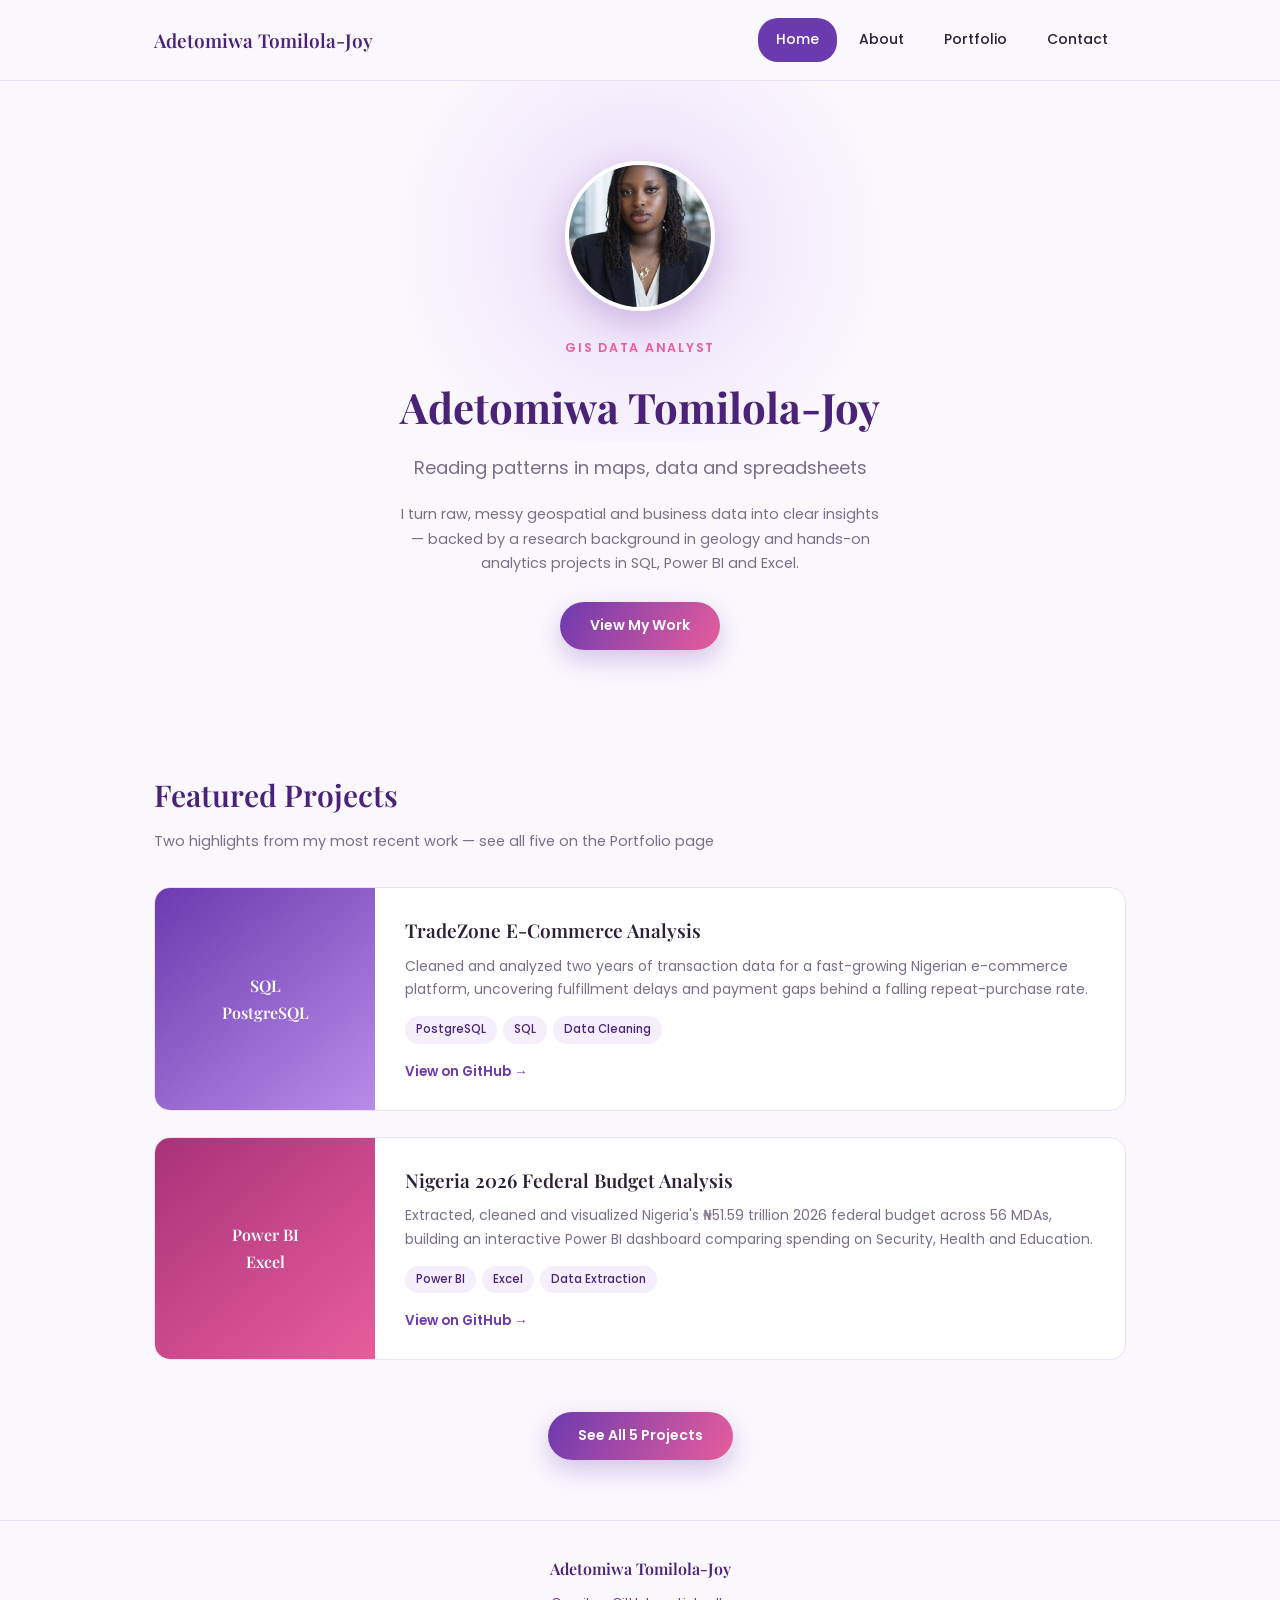
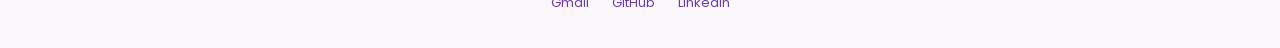
==== index.html @ baf16256 "Add files via upload" ====
<!DOCTYPE html>
<html lang="en">
<head>
<meta charset="UTF-8">
<meta name="viewport" content="width=device-width, initial-scale=1.0">
<title>Adetomiwa Tomilola-Joy | GIS Data Analyst</title>
<link rel="preconnect" href="https://fonts.googleapis.com">
<link href="https://fonts.googleapis.com/css2?family=Playfair+Display:wght@500;600;700&family=Poppins:wght@300;400;500;600;700&display=swap" rel="stylesheet">
<link rel="stylesheet" href="shared.css">
</head>
<body>

<header>
  <nav>
    <div class="site-title">Adetomiwa Tomilola-Joy</div>
    <button class="menu-toggle" id="menuToggle">&#9776;</button>
    <ul id="navLinks">
      <li><a href="index.html" class="active">Home</a></li>
      <li><a href="about.html">About</a></li>
      <li><a href="portfolio.html">Portfolio</a></li>
      <li><a href="contact.html">Contact</a></li>
    </ul>
  </nav>
</header>

<div class="hero">
  <img src="profile.jpg" alt="Adetomiwa Tomilola-Joy">
  <div class="eyebrow">GIS Data Analyst</div>
  <h1>Adetomiwa Tomilola-Joy</h1>
  <h2>Reading patterns in maps, data and spreadsheets</h2>
  <p class="tag">I turn raw, messy geospatial and business data into clear insights — backed by a research background in geology and hands-on analytics projects in SQL, Power BI and Excel.</p>
  <a class="btn" href="portfolio.html">View My Work</a>
</div>

<section id="portfolio">
  <h3>Featured Projects</h3>
  <p class="subhead">Two highlights from my most recent work — see all five on the Portfolio page</p>

  <div class="card">
    <div class="card-banner banner-purple">SQL<br>PostgreSQL</div>
    <div class="card-text">
      <h4>TradeZone E-Commerce Analysis</h4>
      <p>Cleaned and analyzed two years of transaction data for a fast-growing Nigerian e-commerce platform, uncovering fulfillment delays and payment gaps behind a falling repeat-purchase rate.</p>
      <div class="tags"><span>PostgreSQL</span><span>SQL</span><span>Data Cleaning</span></div>
      <a class="cta" href="https://github.com/Tomilola-Joy/E-commerce-SQL-Analysis" target="_blank" rel="noopener">View on GitHub &rarr;</a>
    </div>
  </div>

  <div class="card">
    <div class="card-banner banner-pink">Power BI<br>Excel</div>
    <div class="card-text">
      <h4>Nigeria 2026 Federal Budget Analysis</h4>
      <p>Extracted, cleaned and visualized Nigeria's &#8358;51.59 trillion 2026 federal budget across 56 MDAs, building an interactive Power BI dashboard comparing spending on Security, Health and Education.</p>
      <div class="tags"><span>Power BI</span><span>Excel</span><span>Data Extraction</span></div>
      <a class="cta" href="https://github.com/Tomilola-Joy/Nigeria-2026-Federal-Budget-Analysis" target="_blank" rel="noopener">View on GitHub &rarr;</a>
    </div>
  </div>

  <div style="text-align:center; margin-top:10px;">
    <a class="btn" href="portfolio.html">See All 5 Projects</a>
  </div>
</section>

<footer>
  <div class="footer-name">Adetomiwa Tomilola-Joy</div>
  <div class="footer-links">
    <a href="mailto:adetomiwatomilolajoy@gmail.com">Gmail</a>
    <a href="https://github.com/Tomilola-Joy?tab=repositories" target="_blank" rel="noopener">GitHub</a>
    <a href="https://www.linkedin.com/in/adetomiwa-tomilola" target="_blank" rel="noopener">LinkedIn</a>
  </div>
</footer>

<script>
  document.getElementById('menuToggle').addEventListener('click', ()=>{
    document.getElementById('navLinks').classList.toggle('open');
  });
</script>

</body>
</html>
---- shared.css ----
:root{
  --violet:#6C3AAF;
  --violet-dark:#4A2378;
  --lilac:#B98CE8;
  --pink:#E85D9C;
  --bg:#FBF8FD;
  --card-bg:#ffffff;
  --text:#2B2035;
  --gray:#7A6E88;
  --border:#EBE1F5;
}
*{margin:0;padding:0;box-sizing:border-box;}
body{
  font-family:'Poppins', sans-serif;
  color:var(--text);
  background:var(--bg);
  line-height:1.7;
  font-size:15px;
}
a{color:var(--violet); text-decoration:none;}
a:hover{color:var(--pink);}
img{max-width:100%; display:block;}
h1,h2,h3,h4{font-family:'Playfair Display', serif;}

/* ===== NAV ===== */
header{
  background:rgba(251,248,253,0.92);
  backdrop-filter:blur(8px);
  border-bottom:1px solid var(--border);
  position:sticky; top:0; z-index:50;
}
nav{
  max-width:1020px; margin:0 auto;
  display:flex; align-items:center; justify-content:space-between;
  padding:18px 24px;
}
nav .site-title{
  font-family:'Playfair Display', serif;
  font-size:19px; font-weight:600; color:var(--violet-dark);
}
nav ul{list-style:none; display:flex; gap:4px;}
nav ul li a{
  display:block; padding:10px 18px; font-size:14px; color:var(--text); font-weight:500;
  border-radius:20px; transition:background .2s, color .2s;
}
nav ul li a:hover, nav ul li a.active{background:var(--violet); color:#fff;}
.menu-toggle{display:none; background:none; border:none; font-size:22px; cursor:pointer; color:var(--violet);}
@media(max-width:720px){
  nav ul{
    display:none; position:absolute; top:62px; left:0; right:0;
    background:#fff; flex-direction:column; border-bottom:1px solid var(--border);
    padding:10px; gap:0;
  }
  nav ul.open{display:flex;}
  nav ul li a{border-radius:8px;}
  .menu-toggle{display:block;}
}

/* ===== PAGE HERO (non-home pages) ===== */
.page-hero{
  max-width:1020px; margin:0 auto;
  padding:60px 24px 20px;
  text-align:center;
}
.page-hero .eyebrow{
  font-size:12.5px; letter-spacing:0.14em; text-transform:uppercase;
  color:var(--pink); font-weight:600; margin-bottom:12px;
}
.page-hero h1{
  font-size:34px; font-weight:700; color:var(--violet-dark); margin-bottom:10px;
}
.page-hero p{
  max-width:520px; margin:0 auto; color:var(--gray); font-size:14.5px;
}

/* ===== HOME HERO ===== */
.hero{
  max-width:1020px; margin:0 auto;
  padding:80px 24px 60px;
  text-align:center;
  position:relative;
}
.hero::before{
  content:'';
  position:absolute; top:-40px; left:50%; transform:translateX(-50%);
  width:600px; height:400px;
  background:radial-gradient(circle, rgba(185,140,232,0.25) 0%, transparent 70%);
  z-index:-1;
}
.hero img{
  width:150px; height:150px; border-radius:50%; object-fit:cover;
  margin:0 auto 26px;
  border:4px solid #fff;
  box-shadow:0 12px 34px rgba(108,58,175,0.28);
}
.hero .eyebrow{
  font-size:12.5px; letter-spacing:0.14em; text-transform:uppercase;
  color:var(--pink); font-weight:600; margin-bottom:14px;
}
.hero h1{
  font-size:42px; font-weight:700; margin-bottom:10px; color:var(--violet-dark);
}
.hero h2{
  font-size:18px; font-weight:400; font-family:'Poppins',sans-serif; color:var(--gray);
  margin-bottom:8px;
}
.hero p.tag{
  max-width:480px; margin:18px auto 0; color:var(--gray); font-size:14.5px;
}
.btn{
  display:inline-block; margin-top:26px;
  background:linear-gradient(120deg, var(--violet), var(--pink));
  color:#fff; padding:12px 30px; border-radius:24px;
  font-weight:600; font-size:14px;
  box-shadow:0 10px 26px rgba(108,58,175,0.28);
  transition:transform .2s, box-shadow .2s;
}
.btn:hover{color:#fff; transform:translateY(-2px); box-shadow:0 14px 32px rgba(108,58,175,0.36);}

/* ===== SECTION ===== */
section{max-width:1020px; margin:0 auto; padding:60px 24px;}
section h3{
  font-size:30px; font-weight:600; color:var(--violet-dark);
  margin-bottom:8px;
}
section > .subhead{
  color:var(--gray); font-size:14.5px; margin-bottom:34px;
}

/* quick links */
.quick-links{list-style:none; margin-bottom:36px; display:flex; flex-wrap:wrap; gap:10px;}
.quick-links li a{
  display:inline-block; background:#fff; border:1px solid var(--border);
  padding:8px 16px; border-radius:20px; font-size:13.5px; font-weight:500; color:var(--violet-dark);
  transition:background .2s, color .2s, border-color .2s;
}
.quick-links li a:hover{background:var(--violet); border-color:var(--violet); color:#fff;}

/* ===== PROJECT CARDS (home teaser) ===== */
.card{
  display:flex; gap:26px; align-items:stretch;
  padding:0; margin-bottom:26px;
  background:var(--card-bg);
  border:1px solid var(--border);
  border-radius:16px;
  overflow:hidden;
  flex-wrap:wrap;
  transition:box-shadow .25s, transform .25s;
}
.card:hover{box-shadow:0 16px 40px rgba(108,58,175,0.14); transform:translateY(-3px);}
.card-banner{
  width:220px; flex-shrink:0;
  display:flex; align-items:center; justify-content:center;
  color:#fff; font-family:'Playfair Display',serif; font-weight:600; font-size:16px; text-align:center;
  padding:20px;
}
.banner-purple{background:linear-gradient(140deg, #6C3AAF, #B98CE8);}
.banner-pink{background:linear-gradient(140deg, #A83279, #E85D9C);}
.card-text{flex:1; min-width:220px; padding:26px 26px 26px 4px;}
.card-text h4{font-size:19px; font-weight:600; margin-bottom:8px; color:var(--text);}
.card-text p{color:var(--gray); font-size:14px; margin-bottom:14px;}
.card-text .tags{display:flex; flex-wrap:wrap; gap:6px; margin-bottom:14px;}
.card-text .tags span{
  background:#F5EEFB; color:var(--violet-dark);
  font-size:11.5px; padding:4px 11px; border-radius:20px; font-weight:500;
}
.card-text a.cta{
  font-weight:600; font-size:13.5px;
  display:inline-flex; align-items:center; gap:6px;
}

/* ===== FULL PROJECT (portfolio page) ===== */
.project-full{
  background:var(--card-bg);
  border:1px solid var(--border);
  border-radius:18px;
  margin-bottom:34px;
  overflow:hidden;
}
.project-full .pf-banner{
  padding:26px 30px;
  color:#fff;
}
.project-full .pf-banner .pf-eyebrow{
  font-size:11.5px; letter-spacing:0.1em; text-transform:uppercase; opacity:0.85; margin-bottom:6px; font-weight:600;
}
.project-full .pf-banner h4{font-size:22px; font-weight:600;}
.pf-banner-1{background:linear-gradient(120deg, #6C3AAF, #4A2378);}
.pf-banner-2{background:linear-gradient(120deg, #A83279, #6C3AAF);}
.project-full .pf-body{padding:28px 30px;}
.project-full .tags{display:flex; flex-wrap:wrap; gap:6px; margin-bottom:20px;}
.project-full .tags span{
  background:#F5EEFB; color:var(--violet-dark);
  font-size:11.5px; padding:4px 11px; border-radius:20px; font-weight:500;
}
.pf-block{margin-bottom:20px;}
.pf-block:last-child{margin-bottom:0;}
.pf-block .pf-label{
  font-size:11px; letter-spacing:0.08em; text-transform:uppercase;
  color:var(--pink); font-weight:600; margin-bottom:8px;
}
.pf-block p{color:var(--text); font-size:14px; margin-bottom:6px;}
.pf-block ul{margin-left:18px; color:var(--text); font-size:14px;}
.pf-block ul li{margin-bottom:6px;}
.pf-links{margin-top:22px; display:flex; gap:20px; flex-wrap:wrap;}
.pf-links a{font-weight:600; font-size:13.5px;}

/* ===== ABOUT ===== */
#about-hero{
  max-width:1020px; margin:0 auto; padding:70px 24px 20px;
  display:flex; gap:50px; align-items:center; flex-wrap:wrap;
}
#about-hero img{
  width:190px; height:190px; border-radius:50%; object-fit:cover;
  border:4px solid #fff; box-shadow:0 14px 36px rgba(108,58,175,0.28);
  flex-shrink:0;
}
#about-hero .eyebrow{
  font-size:12.5px; letter-spacing:0.14em; text-transform:uppercase;
  color:var(--pink); font-weight:600; margin-bottom:10px;
}
#about-hero h1{font-size:34px; font-weight:700; color:var(--violet-dark); margin-bottom:8px;}
#about-hero h2{font-size:16.5px; font-weight:400; color:var(--gray);}

.about-content-wrap{background:linear-gradient(180deg, transparent, #F5EEFB 40%, transparent);}
.about-wrap{display:flex; gap:50px; flex-wrap:wrap;}
.about-wrap > div{flex:1; min-width:260px;}
#about p{margin-bottom:14px; color:var(--text); font-size:14.5px; max-width:520px;}
.skills-list{display:flex; flex-wrap:wrap; gap:9px; margin-top:18px;}
.skills-list span{
  background:#fff; border:1px solid var(--border); color:var(--violet-dark);
  padding:7px 15px; border-radius:20px; font-size:13px; font-weight:500;
}
.about-facts{
  background:linear-gradient(150deg, #6C3AAF, #4A2378);
  color:#fff; border-radius:16px; padding:30px;
}
.about-facts div{padding:11px 0; border-bottom:1px solid rgba(255,255,255,0.18); font-size:13.5px;}
.about-facts div:last-child{border-bottom:none;}
.about-facts b{display:block; color:#E9C4E6; font-size:11.5px; text-transform:uppercase; letter-spacing:0.06em; margin-bottom:3px; font-weight:600;}

/* ===== CONTACT ===== */
#contact{text-align:center;}
.contact-grid{
  display:flex; justify-content:center; gap:18px; flex-wrap:wrap; margin-top:6px;
}
.contact-card{
  background:#fff; border:1px solid var(--border); border-radius:14px;
  padding:26px 34px; min-width:190px;
  transition:box-shadow .2s, transform .2s, border-color .2s;
}
.contact-card:hover{box-shadow:0 14px 32px rgba(108,58,175,0.16); transform:translateY(-3px); border-color:var(--lilac);}
.contact-card .label{font-size:11.5px; color:var(--gray); text-transform:uppercase; letter-spacing:0.06em; margin-bottom:8px;}
.contact-card .value{font-weight:600; font-size:15px; color:var(--violet-dark);}

footer{
  border-top:1px solid var(--border);
  padding:34px 24px; text-align:center;
  font-size:13px; color:var(--gray);
}
footer .footer-name{font-family:'Playfair Display',serif; font-weight:600; color:var(--violet-dark); font-size:16px; margin-bottom:10px;}
footer .footer-links a{margin:0 10px;}

@media(max-width:600px){
  #about-hero{flex-direction:column; text-align:center;}
  .card{flex-direction:column;}
  .card-banner{width:100%;}
}
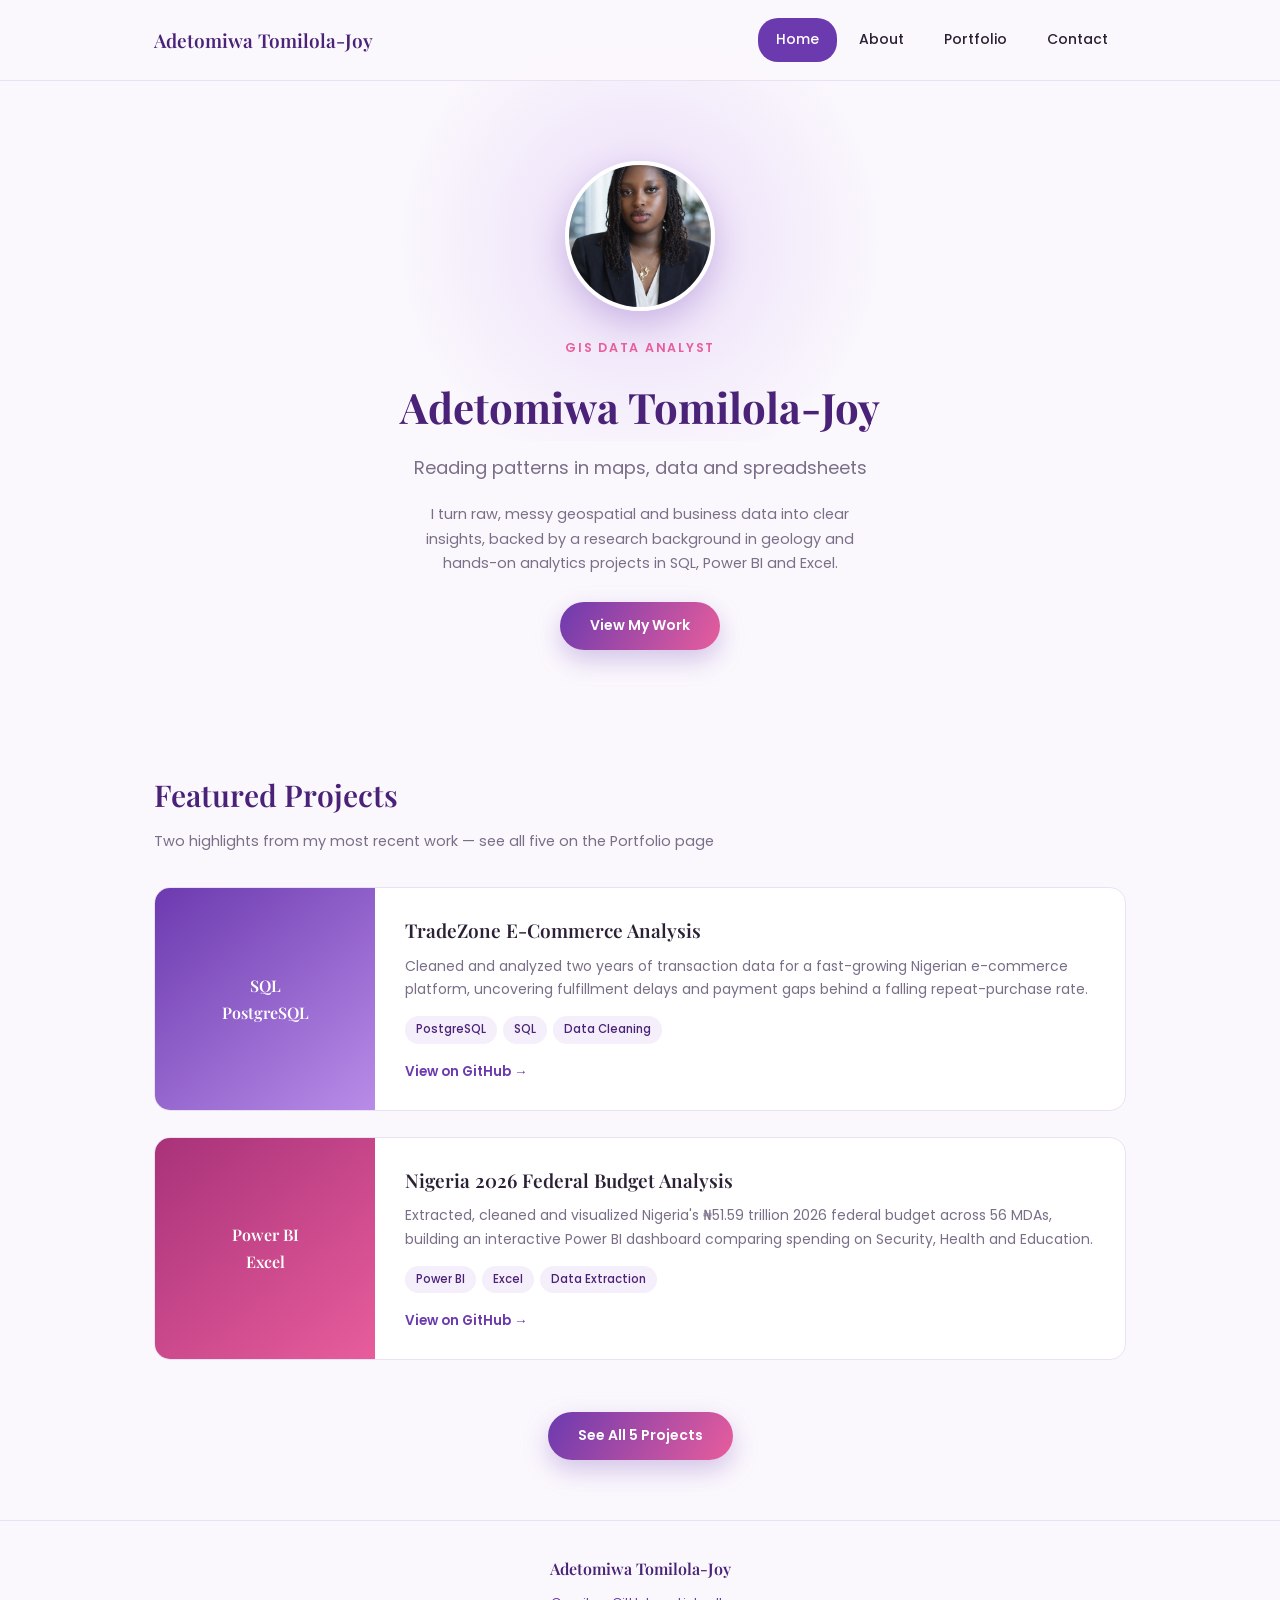
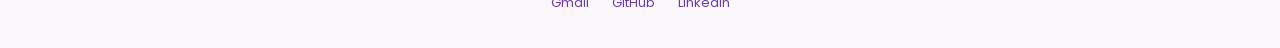
==== commit b2597233: "Update index.html" ====
--- a/index.html
+++ b/index.html
@@ -28,7 +28,7 @@
   <div class="eyebrow">GIS Data Analyst</div>
   <h1>Adetomiwa Tomilola-Joy</h1>
   <h2>Reading patterns in maps, data and spreadsheets</h2>
-  <p class="tag">I turn raw, messy geospatial and business data into clear insights — backed by a research background in geology and hands-on analytics projects in SQL, Power BI and Excel.</p>
+  <p class="tag">I turn raw, messy geospatial and business data into clear insights, backed by a research background in geology and hands-on analytics projects in SQL, Power BI and Excel.</p>
   <a class="btn" href="portfolio.html">View My Work</a>
 </div>
 
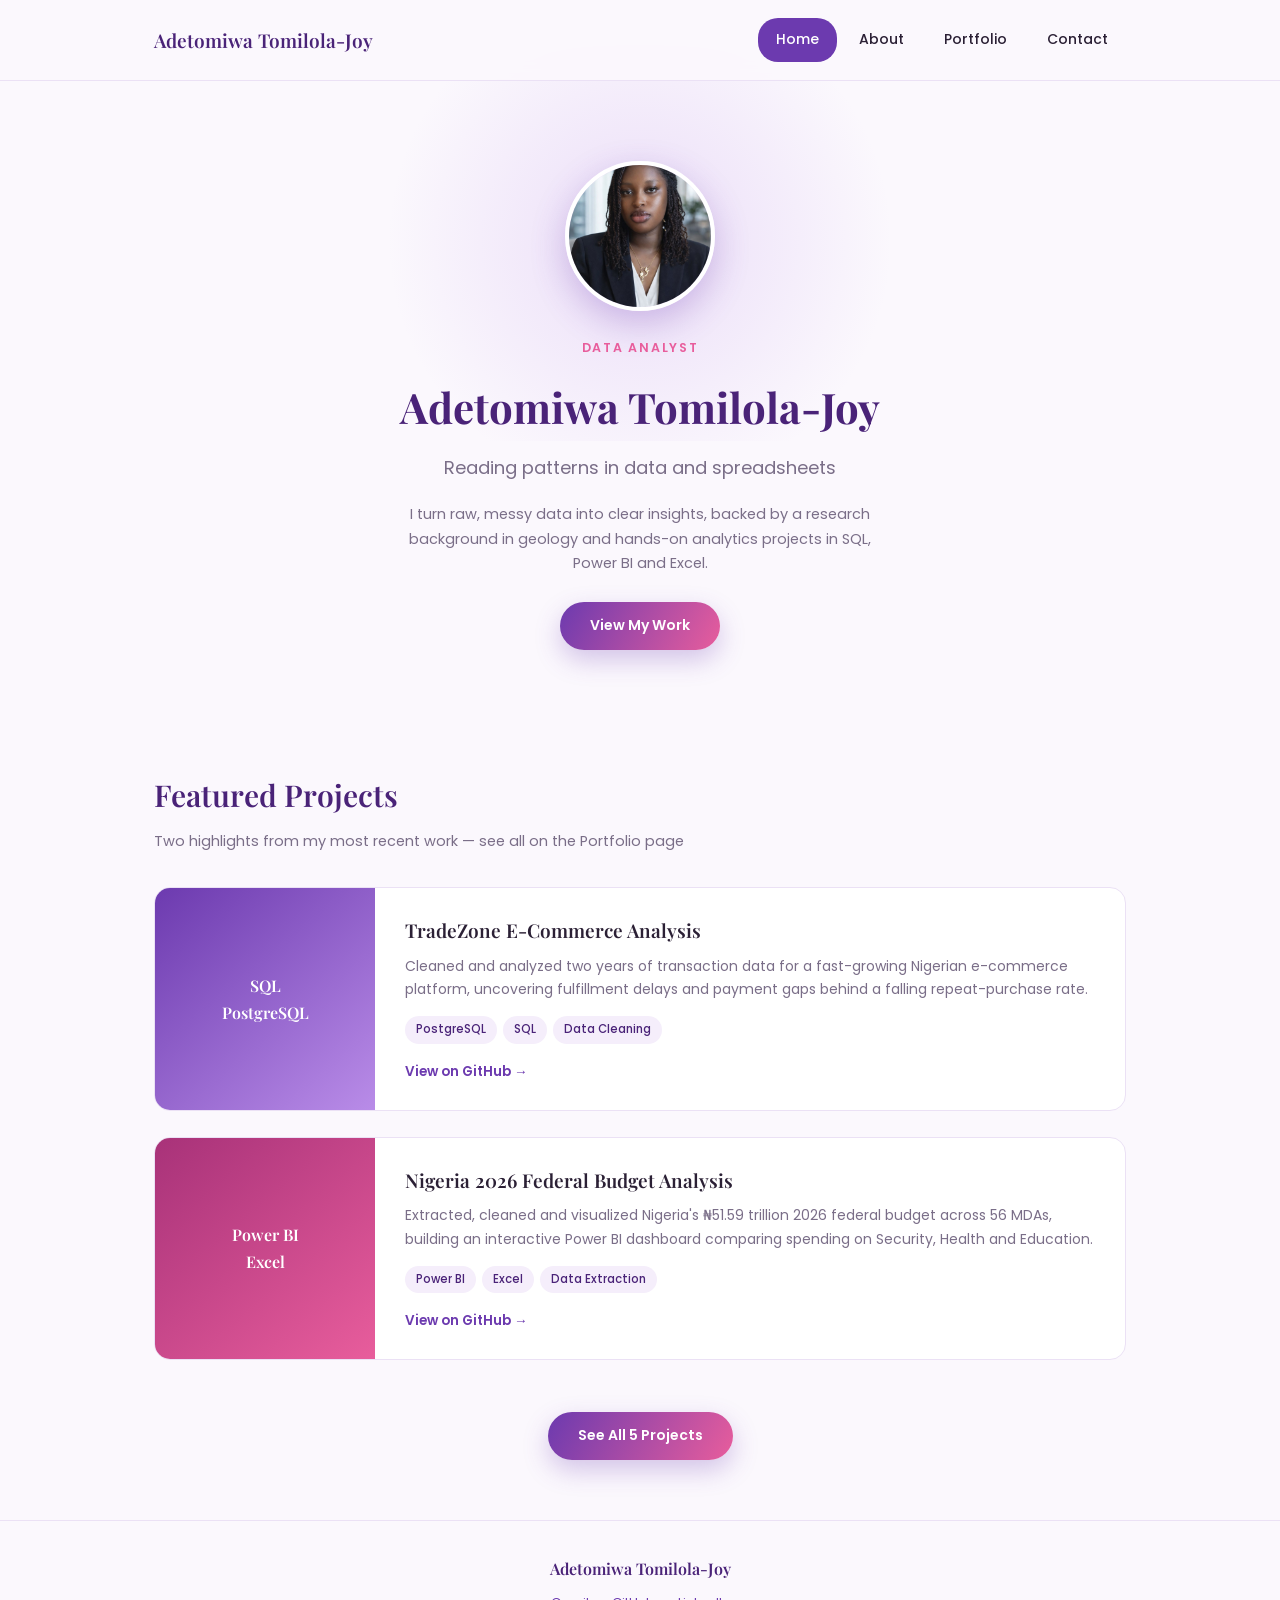
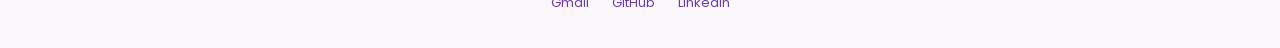
==== commit 18a15d13: "Update index.html" ====
--- a/index.html
+++ b/index.html
@@ -3,7 +3,7 @@
 <head>
 <meta charset="UTF-8">
 <meta name="viewport" content="width=device-width, initial-scale=1.0">
-<title>Adetomiwa Tomilola-Joy | GIS Data Analyst</title>
+<title>Adetomiwa Tomilola-Joy | Data Analyst</title>
 <link rel="preconnect" href="https://fonts.googleapis.com">
 <link href="https://fonts.googleapis.com/css2?family=Playfair+Display:wght@500;600;700&family=Poppins:wght@300;400;500;600;700&display=swap" rel="stylesheet">
 <link rel="stylesheet" href="shared.css">
@@ -25,16 +25,16 @@
 
 <div class="hero">
   <img src="profile.jpg" alt="Adetomiwa Tomilola-Joy">
-  <div class="eyebrow">GIS Data Analyst</div>
+  <div class="eyebrow">Data Analyst</div>
   <h1>Adetomiwa Tomilola-Joy</h1>
-  <h2>Reading patterns in maps, data and spreadsheets</h2>
-  <p class="tag">I turn raw, messy geospatial and business data into clear insights, backed by a research background in geology and hands-on analytics projects in SQL, Power BI and Excel.</p>
+  <h2>Reading patterns in data and spreadsheets</h2>
+  <p class="tag">I turn raw, messy data into clear insights, backed by a research background in geology and hands-on analytics projects in SQL, Power BI and Excel.</p>
   <a class="btn" href="portfolio.html">View My Work</a>
 </div>
 
 <section id="portfolio">
   <h3>Featured Projects</h3>
-  <p class="subhead">Two highlights from my most recent work — see all five on the Portfolio page</p>
+  <p class="subhead">Two highlights from my most recent work — see all on the Portfolio page</p>
 
   <div class="card">
     <div class="card-banner banner-purple">SQL<br>PostgreSQL</div>
